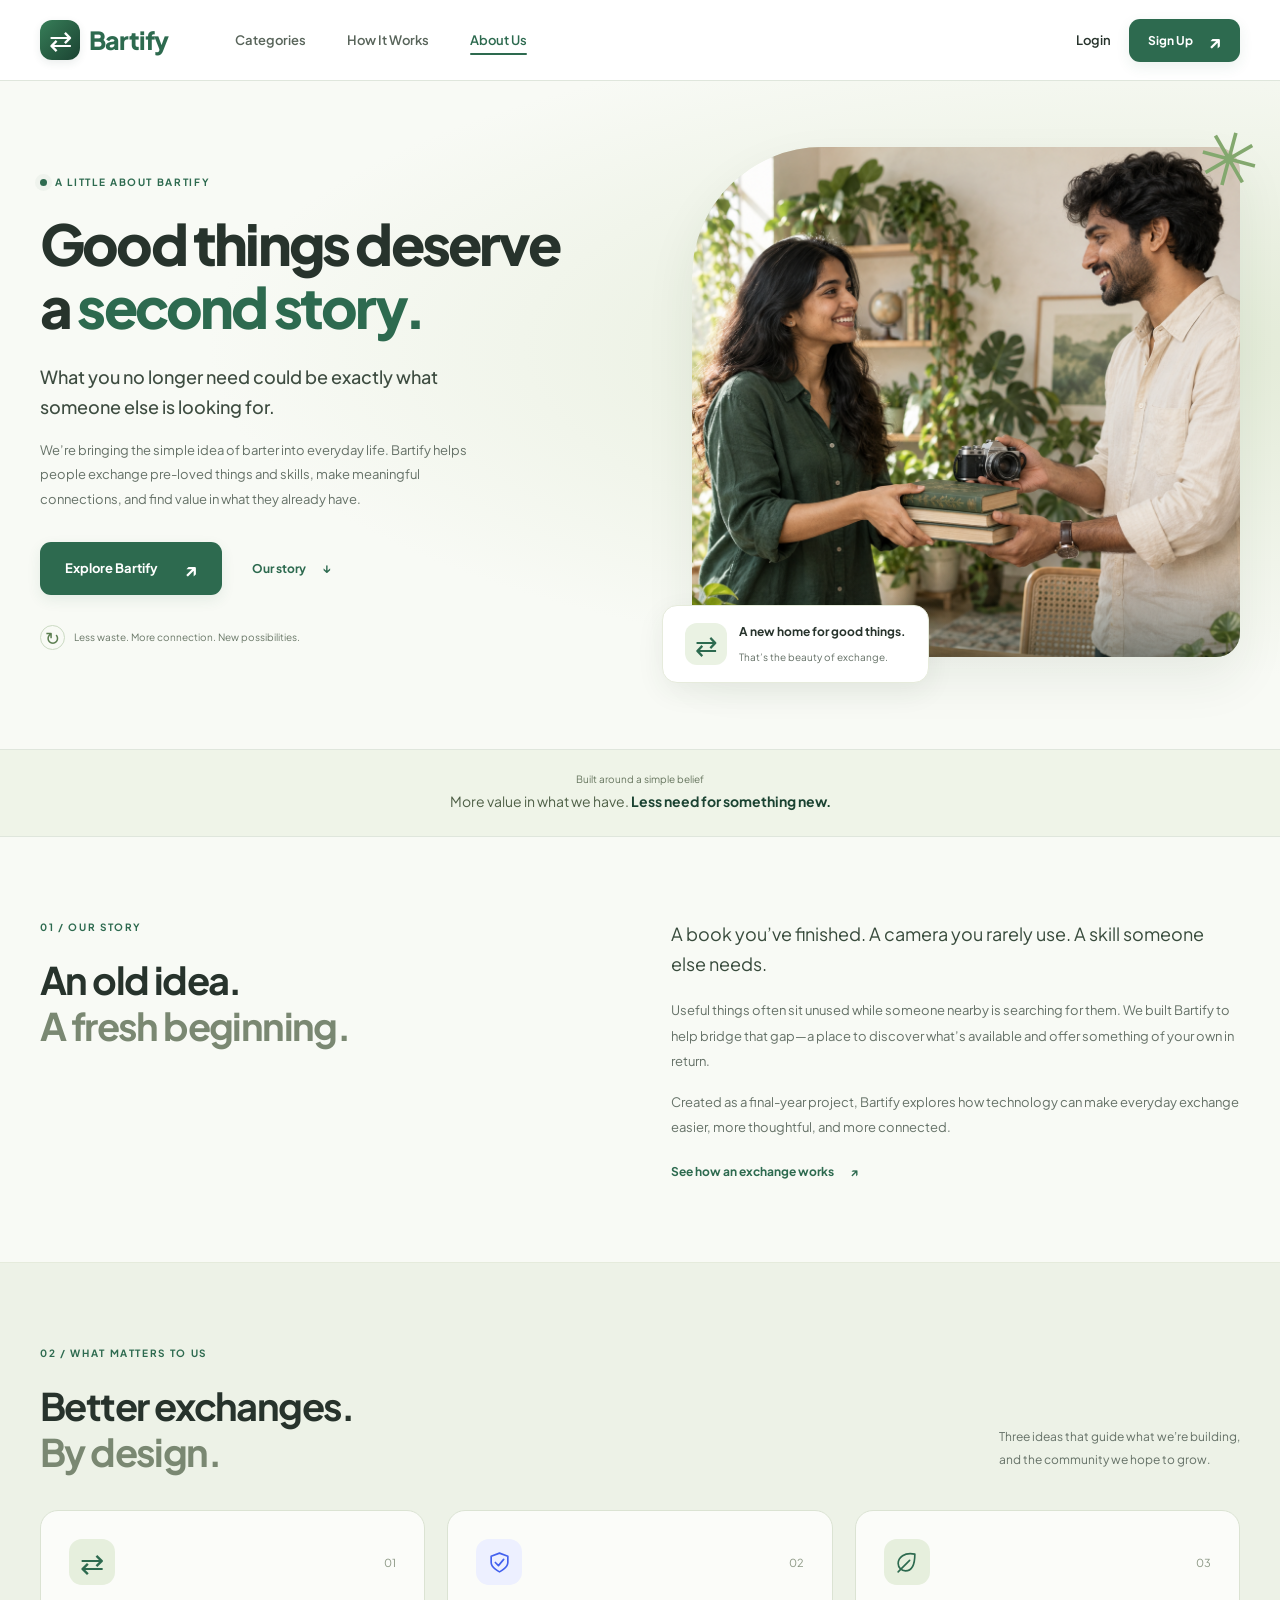
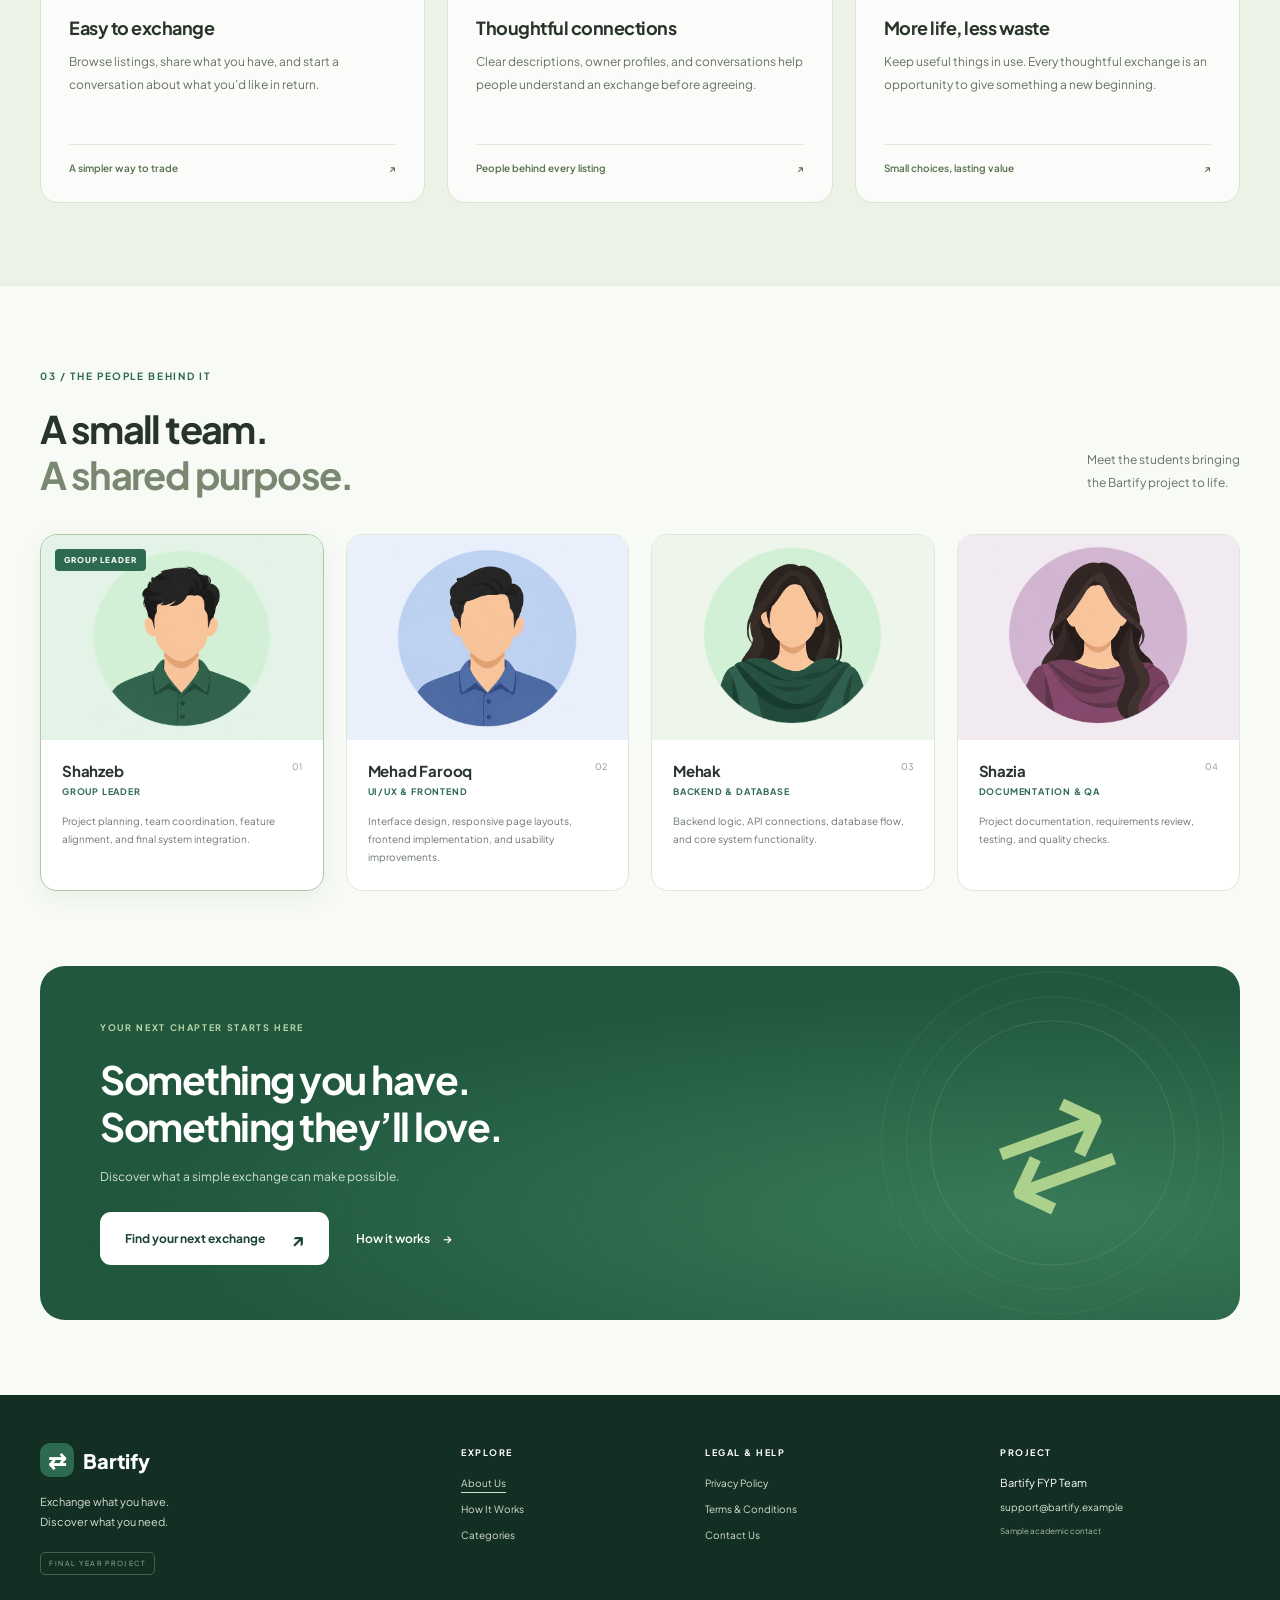
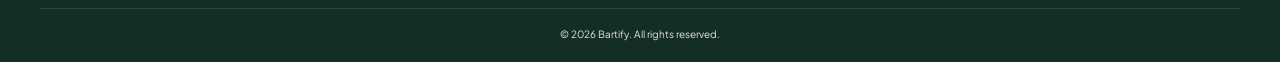
==== frontend/about-us.html @ 7a101df3 "Changes in frontend design" ====
<!DOCTYPE html>
<html lang="en">
<head>
  <meta charset="UTF-8">
<script src="config.js"></script>
  <meta name="viewport" content="width=device-width, initial-scale=1">
  <meta name="description" content="Meet Bartify: a student-built community marketplace for exchanging pre-loved things, sharing skills, and giving good things a second life.">
  <meta name="theme-color" content="#2D6A4F">
  <title>About Us — Bartify</title>
  <link rel="preconnect" href="https://fonts.googleapis.com">
  <link rel="preconnect" href="https://fonts.gstatic.com" crossorigin>
  <link href="https://fonts.googleapis.com/css2?family=Plus+Jakarta+Sans:wght@400;500;600;700;800&display=swap" rel="stylesheet">
  <link rel="stylesheet" href="theme.css">
<link rel="stylesheet" href="about-us.css">
  <script src="about-us.js" defer></script>
</head>
<body>
  <a class="skip-link" href="#main">Skip to content</a>
  <header class="site-header">
    <div class="container navbar">
      <a class="brand" href="index.html" aria-label="Bartify home"><span class="brand-icon" aria-hidden="true">⇄</span>Bartify</a>
      <nav class="nav-links" id="primaryNavigation" aria-label="Main navigation">
        <a href="index.html#categories">Categories</a>
        <a href="how-it-works.html">How It Works</a>
        <a href="about-us.html" aria-current="page">About Us</a>
      </nav>
      <div class="nav-actions">
        <div class="guest-actions" id="guestActions"><a class="login-link" href="login.html">Login</a><a class="button button-small" href="Signup.html">Sign Up <span aria-hidden="true">↗</span></a></div>
        <div class="member-actions" id="memberActions" hidden><a class="account-link" href="dashboard.html" id="accountLink"><span class="account-avatar" id="accountInitial" aria-hidden="true">U</span><span>Dashboard</span></a></div>
        <button class="menu-toggle" id="menuToggle" type="button" aria-label="Open navigation" aria-expanded="false" aria-controls="primaryNavigation"><span></span><span></span></button>
      </div>
    </div>
  </header>

  <main id="main">
    <section class="about-hero" aria-labelledby="heroTitle">
      <div class="container hero-layout">
        <div class="hero-copy">
          <p class="eyebrow"><span class="eyebrow-dot"></span> A LITTLE ABOUT BARTIFY</p>
          <h1 id="heroTitle">Good things deserve<br>a <span>second story.</span></h1>
          <p class="hero-intro">What you no longer need could be exactly what someone else is looking for.</p>
          <p class="hero-description">We’re bringing the simple idea of barter into everyday life. Bartify helps people exchange pre-loved things and skills, make meaningful connections, and find value in what they already have.</p>
          <div class="hero-actions"><a class="button" href="index.html">Explore Bartify <span aria-hidden="true">↗</span></a><a class="text-link" href="#our-story">Our story <span aria-hidden="true">↓</span></a></div>
          <div class="hero-footnote"><span class="little-orbit" aria-hidden="true">↻</span><span>Less waste. More connection. New possibilities.</span></div>
        </div>
        <div class="hero-visual">
          <div class="photo-frame"><img src="assets/about-exchange.png" width="1122" height="1402" alt="Two people sharing books and a camera in a sunlit, plant-filled room" fetchpriority="high"></div>
          <div class="exchange-note"><span class="exchange-icon" aria-hidden="true">⇄</span><div><strong>A new home for good things.</strong><span>That’s the beauty of exchange.</span></div></div>
          <span class="visual-star" aria-hidden="true">✳</span>
        </div>
      </div>
    </section>

    <div class="belief-strip"><div class="container belief-inner"><span>Built around a simple belief</span><p>More value in what we have. <strong>Less need for something new.</strong></p><span class="strip-arrow" aria-hidden="true">↗</span></div></div>

    <section class="section story-section" id="our-story" aria-labelledby="storyTitle">
      <div class="container story-layout">
        <div><p class="eyebrow">01 / OUR STORY</p><h2 id="storyTitle">An old idea.<br><span>A fresh beginning.</span></h2></div>
        <div class="story-copy"><p class="lead">A book you’ve finished. A camera you rarely use. A skill someone else needs.</p><p>Useful things often sit unused while someone nearby is searching for them. We built Bartify to help bridge that gap—a place to discover what’s available and offer something of your own in return.</p><p>Created as a final-year project, Bartify explores how technology can make everyday exchange easier, more thoughtful, and more connected.</p><a class="text-link" href="how-it-works.html">See how an exchange works <span aria-hidden="true">↗</span></a></div>
      </div>
    </section>

    <section class="section values-section" aria-labelledby="valuesTitle">
      <div class="container">
        <div class="section-heading"><div><p class="eyebrow">02 / WHAT MATTERS TO US</p><h2 id="valuesTitle">Better exchanges.<br><span>By design.</span></h2></div><p>Three ideas that guide what we’re building,<br>and the community we hope to grow.</p></div>
        <div class="values-grid">
          <article class="value-card"><div class="value-top"><span class="value-icon" aria-hidden="true">⇄</span><span class="card-number">01</span></div><h3>Easy to exchange</h3><p>Browse listings, share what you have, and start a conversation about what you’d like in return.</p><div class="value-tag">A simpler way to trade <span aria-hidden="true">↗</span></div></article>
          <article class="value-card"><div class="value-top"><span class="value-icon blue" aria-hidden="true"><svg viewBox="0 0 24 24" fill="none"><path d="M12 3 4 6v6c0 5 8 9 8 9s8-4 8-9V6l-8-3Z"/><path d="m8 12 3 3 5-6"/></svg></span><span class="card-number">02</span></div><h3>Thoughtful connections</h3><p>Clear descriptions, owner profiles, and conversations help people understand an exchange before agreeing.</p><div class="value-tag">People behind every listing <span aria-hidden="true">↗</span></div></article>
          <article class="value-card"><div class="value-top"><span class="value-icon" aria-hidden="true"><svg viewBox="0 0 24 24" fill="none"><path d="M20 4C10 2 4 7 4 13a7 7 0 0 0 7 7c7 0 9-8 9-16Z"/><path d="M4 21 15 10"/></svg></span><span class="card-number">03</span></div><h3>More life, less waste</h3><p>Keep useful things in use. Every thoughtful exchange is an opportunity to give something a new beginning.</p><div class="value-tag">Small choices, lasting value <span aria-hidden="true">↗</span></div></article>
        </div>
      </div>
    </section>

    <section class="section team-section" aria-labelledby="teamTitle">
      <div class="container">
        <div class="section-heading"><div><p class="eyebrow">03 / THE PEOPLE BEHIND IT</p><h2 id="teamTitle">A small team.<br><span>A shared purpose.</span></h2></div><p>Meet the students bringing<br>the Bartify project to life.</p></div>
        <div class="team-grid professional-team">
  <article class="team-card team-lead"><div class="team-portrait portrait-lead" role="img" aria-label="Professional portrait illustration of Shahzeb"><span class="lead-badge">GROUP LEADER</span></div><div class="team-info"><div class="member-heading"><div><h3>Shahzeb</h3><p>Group Leader</p></div><span>01</span></div><p class="member-work">Project planning, team coordination, feature alignment, and final system integration.</p></div></article>
  <article class="team-card"><div class="team-portrait portrait-frontend" role="img" aria-label="Professional portrait illustration of Mehad Farooq"></div><div class="team-info"><div class="member-heading"><div><h3>Mehad Farooq</h3><p>UI/UX &amp; Frontend</p></div><span>02</span></div><p class="member-work">Interface design, responsive page layouts, frontend implementation, and usability improvements.</p></div></article>
  <article class="team-card"><div class="team-portrait portrait-backend" role="img" aria-label="Professional portrait illustration of Mehak"></div><div class="team-info"><div class="member-heading"><div><h3>Mehak</h3><p>Backend &amp; Database</p></div><span>03</span></div><p class="member-work">Backend logic, API connections, database flow, and core system functionality.</p></div></article>
  <article class="team-card"><div class="team-portrait portrait-docs" role="img" aria-label="Professional portrait illustration of Shazia"></div><div class="team-info"><div class="member-heading"><div><h3>Shazia</h3><p>Documentation &amp; QA</p></div><span>04</span></div><p class="member-work">Project documentation, requirements review, testing, and quality checks.</p></div></article>
</div>
      </div>
    </section>

    <section class="cta-section" aria-labelledby="ctaTitle"><div class="container"><div class="cta-panel"><div class="cta-orbit" aria-hidden="true">⇄</div><div class="cta-copy"><p class="eyebrow">YOUR NEXT CHAPTER STARTS HERE</p><h2 id="ctaTitle">Something you have.<br>Something they’ll love.</h2><p>Discover what a simple exchange can make possible.</p><div class="cta-actions"><a class="button button-white" href="index.html">Find your next exchange <span aria-hidden="true">↗</span></a><a class="cta-link" href="how-it-works.html">How it works <span aria-hidden="true">→</span></a></div></div></div></div></section>
  </main>

  <footer class="home-footer professional-footer" id="contact"><div class="container footer-main"><div class="footer-identity"><a class="footer-brand" href="index.html"><span aria-hidden="true">⇄</span> Bartify</a><p>Exchange what you have.<br>Discover what you need.</p><span class="footer-project">FINAL YEAR PROJECT</span></div><div class="footer-column"><h2>Explore</h2><a href="about-us.html" aria-current="page">About Us</a><a href="how-it-works.html">How It Works</a><a href="index.html#categories">Categories</a></div><div class="footer-column"><h2>Legal &amp; Help</h2><a href="privacy-policy.html">Privacy Policy</a><a href="terms-conditions.html">Terms &amp; Conditions</a><a href="about-us.html#contact">Contact Us</a></div><div class="footer-column footer-contact"><h2>Project</h2><p>Bartify FYP Team</p><a href="mailto:support@bartify.example">support@bartify.example</a><small>Sample academic contact</small></div></div><div class="container footer-bottom"><span>© <span id="year">2026</span> Bartify. All rights reserved.</span></div></footer>
</body>
</html>
---- frontend/theme.css ----
/* Bartify's shared Eco-Exchange palette. Page styles own their layouts. */
:root {
  --eco-primary: #2D6A4F;
  --eco-primary-dark: #1B4332;
  --eco-tertiary: #D8F3DC;
  --eco-primary-soft: #EDF8EF;
  --eco-background: #F5F7F5;
  --eco-cream: #F8FAF5;
  --eco-surface: #EFF3F0;
  --eco-border: #DFE6E0;
  --eco-border-strong: #B8C9BC;
  --eco-neutral: #333333;
  --eco-muted: #626D65;
  --eco-faint: #6C786F;
  --eco-secondary: #4361EE;
  --eco-secondary-soft: #EEF1FF;
  --bs-primary: var(--eco-primary);
  --bs-primary-rgb: 45, 106, 79;
  --bs-secondary: var(--eco-secondary);
  --bs-secondary-rgb: 67, 97, 238;
  --bs-body-color: var(--eco-neutral);
  --bs-body-bg: var(--eco-background);
  --bs-link-color: var(--eco-primary);
  --bs-link-hover-color: var(--eco-primary-dark);
  --bs-border-color: var(--eco-border);
  --bs-body-font-family: 'Plus Jakarta Sans', Arial, sans-serif;
}
body { font-family: 'Plus Jakarta Sans', Arial, sans-serif; -webkit-font-smoothing: antialiased; }
button, input, select, textarea { font-family: inherit; }
[hidden] { display: none !important; }
::selection { background: var(--eco-tertiary); color: var(--eco-primary-dark); }
input[type="checkbox"], input[type="radio"], progress { accent-color: var(--eco-primary); }
:is(a, button, input, select, textarea):focus-visible { outline: 2px solid var(--eco-secondary); outline-offset: 3px; }
.form-control:focus, .form-select:focus { border-color: var(--eco-primary); box-shadow: 0 0 0 .2rem rgba(45,106,79,.12); }
.btn-primary {
  --bs-btn-bg: var(--eco-primary); --bs-btn-border-color: var(--eco-primary);
  --bs-btn-hover-bg: var(--eco-primary-dark); --bs-btn-hover-border-color: var(--eco-primary-dark);
  --bs-btn-active-bg: var(--eco-primary-dark); --bs-btn-active-border-color: var(--eco-primary-dark);
  --bs-btn-disabled-bg: var(--eco-primary); --bs-btn-disabled-border-color: var(--eco-primary);
  --bs-btn-focus-shadow-rgb: 45,106,79;
}
.theme-footer { background: var(--eco-primary-dark); color: #D8E8DB; padding: 24px 32px; }
.theme-footer-inner { max-width: 1200px; margin: auto; display: flex; align-items: center; flex-wrap: wrap; gap: 20px; }
.theme-footer-brand { color: white; font-size: 19px; font-weight: 800; text-decoration: none; }
.theme-footer-links { display: flex; gap: 22px; flex-wrap: wrap; margin-left: auto; }
.theme-footer a:not(.theme-footer-brand) { color: #D8E8DB; font-size: 12px; text-decoration: none; }
.theme-footer a:hover { color: white; text-decoration: underline; text-underline-offset: 4px; }
@media (max-width: 600px) {
  .theme-footer { padding: 24px 20px; }
  .theme-footer-links { margin-left: 0; gap: 16px; }
}
@media (prefers-reduced-motion: reduce) {
  *, *::before, *::after { scroll-behavior: auto !important; animation-duration: .01ms !important; animation-iteration-count: 1 !important; transition-duration: .01ms !important; }
}
---- frontend/about-us.css ----
:root{--green:var(--eco-primary);--deep:var(--eco-primary-dark);--mint:var(--eco-tertiary);--blue:var(--eco-secondary);--ink:#27332C;--muted:#657167;--line:#DFE6DC;--cream:#F8FAF5;--header-height:80px}
*,*::before,*::after{box-sizing:border-box}html{scroll-behavior:smooth;scroll-padding-top:calc(var(--header-height) + 24px)}body{margin:0;color:var(--ink);background:var(--cream);font-family:'Plus Jakarta Sans',Arial,sans-serif;-webkit-font-smoothing:antialiased}a{color:inherit}button,a{-webkit-tap-highlight-color:transparent}button{font:inherit}img{display:block;max-width:100%}[hidden]{display:none!important}::selection{background:var(--mint);color:var(--deep)}:focus-visible{outline:3px solid var(--blue);outline-offset:5px}h1,h2,h3,p{margin:0}.container{width:calc(100% - 80px);max-width:1200px;margin-inline:auto}.skip-link{position:fixed;top:-100px;left:20px;z-index:100;background:white;padding:12px 20px}.skip-link:focus{top:12px}
.site-header{position:sticky;top:0;z-index:20;background:rgba(255,255,255,.96);backdrop-filter:blur(16px);border-bottom:1px solid var(--line)}.navbar{min-height:80px;display:flex;align-items:center;justify-content:space-between;gap:24px}.brand{display:flex;align-items:center;gap:9px;text-decoration:none;color:var(--green);font-weight:800;font-size:25px;letter-spacing:-1px}.brand-icon{width:40px;height:40px;border-radius:12px;background:linear-gradient(135deg,#377E58,var(--deep));color:white;display:grid;place-items:center;font-size:28px;font-weight:500;box-shadow:0 3px 8px #1b433218}.nav-links{display:flex;gap:7px;margin-inline:auto}.nav-links a{font-size:13px;font-weight:600;text-decoration:none;padding:12px 17px;border-radius:30px;color:#58645A;transition:background .2s,color .2s}.nav-links a:hover{background:#F0F5EC;color:var(--green)}.nav-links a[aria-current=page]{background:#EAF2E5;color:var(--deep)}.nav-actions,.guest-actions,.member-actions{display:flex;align-items:center;gap:18px}.login-link{text-decoration:none;font-size:13px;font-weight:600}.login-link:hover{color:var(--green)}.button{display:inline-flex;align-items:center;justify-content:center;gap:26px;background:var(--green);border:1px solid transparent;color:#fff;padding:16px 24px;min-height:50px;text-decoration:none;font-size:13px;font-weight:700;border-radius:11px;box-shadow:0 5px 14px #2d6a4f18;transition:transform .2s,background .2s}.button:hover{background:var(--deep);transform:translateY(-2px)}.button span{font-size:19px;line-height:1}.button-small{padding:11px 18px;min-height:42px;gap:15px;font-size:12px}.menu-toggle{display:none;border:1px solid var(--line);background:white;border-radius:9px;width:40px;height:40px;padding:10px;cursor:pointer}.menu-toggle span{display:block;height:2px;background:var(--green);margin:5px 0;transition:transform .2s}.account-link{display:flex;align-items:center;gap:8px;font-size:12px;text-decoration:none;font-weight:700}.account-avatar{width:33px;height:33px;display:grid;place-items:center;border-radius:50%;background:var(--mint);color:var(--deep)}
.about-hero{overflow:hidden;background:radial-gradient(ellipse at 90% 40%,#E3EBD7 0,transparent 58%);padding:66px 0 72px}.hero-layout{display:grid;grid-template-columns:1.06fr 1fr;gap:72px;align-items:center}.eyebrow{display:flex;align-items:center;gap:8px;font-size:10px;font-weight:700;letter-spacing:1.65px;line-height:1.6;color:var(--green);margin-bottom:22px}.eyebrow-dot{width:7px;height:7px;border-radius:50%;background:var(--green);box-shadow:0 0 0 5px #2d6a4f0b}.hero-copy h1{font-size:clamp(40px,4.4vw,58px);line-height:1.12;letter-spacing:-2.8px;font-weight:800;margin-bottom:24px}.hero-copy h1 span{color:var(--green)}.hero-intro{font-size:18px;line-height:1.65;font-weight:500;max-width:435px;margin-bottom:16px;color:#3D4C40}.hero-description{font-size:13px;line-height:1.9;color:var(--muted);max-width:435px}.hero-actions{display:flex;align-items:center;gap:30px;margin-top:30px}.text-link{display:inline-flex;align-items:center;gap:16px;text-decoration:none;font-size:12px;font-weight:700;color:var(--green)}.text-link:hover{text-decoration:underline;text-underline-offset:5px}.hero-footnote{display:flex;align-items:center;gap:9px;font-size:10px;color:#6B7969;margin-top:30px}.little-orbit{display:grid;place-items:center;width:25px;height:25px;border:1px solid #CBDAC3;border-radius:50%;font-size:18px;color:#5A7D4F}.hero-visual{position:relative;padding-bottom:20px}.photo-frame{border-radius:130px 24px 24px 24px;overflow:hidden;position:relative;background:#DFE8D3;box-shadow:0 22px 50px #2a412514}.photo-frame>img{width:100%;height:510px;object-fit:cover;object-position:center 50%}.photo-label{position:absolute;bottom:22px;left:24px;right:24px;display:flex;align-items:center;gap:8px;color:#fff;font-size:8px;font-weight:700;letter-spacing:1.2px;text-shadow:0 1px 5px #000}.photo-frame::after{content:'';position:absolute;bottom:0;left:0;right:0;height:85px;background:linear-gradient(transparent,#17251b75);pointer-events:none}.photo-label{z-index:1}.live-dot{width:5px;height:5px;border-radius:50%;background:var(--eco-tertiary)}.exchange-note{position:absolute;bottom:-6px;left:-30px;display:flex;gap:12px;align-items:center;background:#fff;padding:17px 22px;border:1px solid #E6EBDC;border-radius:15px;box-shadow:0 9px 28px #29432612}.exchange-icon{width:42px;height:42px;border-radius:12px;background:#EAF2E3;color:var(--green);display:grid;place-items:center;font-size:27px}.exchange-note strong{display:block;font-size:12px;margin-bottom:5px}.exchange-note div>span{font-size:10px;color:var(--muted)}.visual-star{position:absolute;top:-28px;right:-21px;color:#83A86E;font-size:74px;line-height:1;transform:rotate(15deg)}
.belief-strip{border-block:1px solid var(--line);background:#EFF4E8}.belief-inner{display:flex;align-items:center;gap:30px;padding-block:23px}.belief-inner>span:first-child{font-size:10px;color:#66755E;flex-shrink:0}.belief-inner p{font-size:14px;color:#4F6047;line-height:1.65}.belief-inner strong{font-weight:700;color:var(--deep)}.strip-arrow{margin-left:auto;font-size:24px;color:var(--green)}.section{padding:82px 0}.story-layout{display:grid;grid-template-columns:1fr 1.05fr;gap:90px}.section h2{font-size:38px;line-height:1.2;letter-spacing:-1.6px;font-weight:700}.section h2 span{color:#7A8872}.story-copy p{font-size:13px;line-height:1.95;color:var(--muted);margin-bottom:15px}.story-copy .lead{font-size:18px;color:#374A3B;line-height:1.65;margin-bottom:20px}.story-copy .text-link{margin-top:9px}.values-section{background:#EDF2E7;border-block:1px solid #E5EBDC}.section-heading{display:flex;align-items:flex-end;justify-content:space-between;gap:30px;margin-bottom:36px}.section-heading>p{font-size:12px;line-height:1.9;color:var(--muted);padding-bottom:3px}.values-grid{display:grid;grid-template-columns:repeat(3,minmax(0,1fr));gap:22px}.value-card{background:#FBFCF9;border:1px solid #DBE3D3;padding:28px;border-radius:18px;transition:transform .2s,box-shadow .2s}.value-card:hover{transform:translateY(-4px);box-shadow:0 12px 25px #2843240a}.value-top{display:flex;align-items:center;justify-content:space-between;margin-bottom:31px}.value-icon{display:grid;place-items:center;width:46px;height:46px;background:#E6EFDD;border-radius:13px;color:var(--green);font-size:29px}.value-icon.blue{background:#EDF0FF;color:var(--blue)}.value-icon svg{width:25px;height:25px;stroke:currentColor;stroke-width:1.6;stroke-linecap:round;stroke-linejoin:round}.card-number{font-size:11px;color:#8B9784}.value-card h3{font-size:18px;letter-spacing:-.5px;margin-bottom:12px}.value-card p{font-size:12px;line-height:1.85;color:var(--muted);min-height:68px}.value-tag{margin-top:25px;padding-top:17px;border-top:1px solid #E1E8D9;display:flex;justify-content:space-between;gap:10px;font-size:10px;color:#587050;font-weight:600}.team-section{padding-bottom:75px}.team-grid{display:grid;grid-template-columns:repeat(4,minmax(0,1fr));gap:22px}.team-card{border:1px solid var(--line);border-radius:17px;background:#fff;overflow:hidden}.team-portrait{height:190px;position:relative;display:grid;place-items:center;background:#DCE7D2;overflow:hidden}.team-portrait::before,.team-portrait::after{content:'';position:absolute;width:170px;height:170px;border:1px solid #ffffff65;border-radius:50%;transform:translate(63px,-38px)}.team-portrait::after{width:230px;height:230px;transform:translate(-52px,90px)}.team-portrait>span:first-child{font-size:51px;font-weight:500;letter-spacing:-4px;color:#496445;z-index:1}.portrait-two{background:#E6EBD9}.portrait-three{background:#E3E9F0}.portrait-three>span:first-child{color:#657893}.portrait-four{background:#EAE5D7}.portrait-four>span:first-child{color:#8A7756}.lead-badge{position:absolute;left:15px;bottom:13px;z-index:2;font-size:7px;letter-spacing:1px;font-weight:700;color:#fff;background:var(--green);padding:6px 8px;border-radius:4px}.team-info{padding:22px}.team-info h3{font-size:15px;letter-spacing:-.2px;margin-bottom:6px}.team-info p{font-size:11px;color:var(--muted)}.team-line{display:block;width:27px;height:2px;background:#B5CCA7;margin-top:18px}.cta-section{padding:0 0 75px}.cta-panel{border-radius:25px;background:radial-gradient(ellipse at 85% 70%,#397B58 0,transparent 65%),#20573D;padding:55px 60px;position:relative;overflow:hidden;color:#fff}.cta-copy{position:relative;z-index:1}.cta-copy .eyebrow{color:#BAD5A7;font-size:9px}.cta-copy h2{font-size:39px;line-height:1.2;letter-spacing:-1.5px;margin-bottom:15px}.cta-copy>p:not(.eyebrow){color:#D0DFCC;font-size:12px;line-height:1.8}.cta-actions{display:flex;align-items:center;gap:27px;margin-top:25px}.button-white{background:#fff;color:var(--deep);font-size:12px}.button-white:hover{background:var(--mint)}.cta-link{color:#fff;font-size:12px;font-weight:600;text-decoration:none;display:flex;gap:13px}.cta-link:hover{text-decoration:underline}.cta-orbit{position:absolute;right:65px;top:50%;transform:translateY(-50%) rotate(-20deg);display:grid;place-items:center;width:245px;height:245px;border-radius:50%;border:1px solid #84AD7740;color:#ACD18D;font-size:145px;font-weight:400;line-height:1}.cta-orbit::before,.cta-orbit::after{content:'';position:absolute;inset:-25px;border:1px solid #84AD7720;border-radius:50%}.cta-orbit::after{inset:-50px}
.home-footer{background:#1B513A;color:#C7DCCF;padding:25px 0}.footer-inner{display:flex;flex-wrap:wrap;align-items:center;gap:24px;font-size:10px}.footer-brand{font-size:17px;font-weight:800;color:#fff;text-decoration:none}.footer-inner nav{display:flex;gap:23px;margin-left:auto}.footer-inner nav a{color:#DCE9DF;text-decoration:none}.footer-inner nav a:hover,.footer-inner nav a[aria-current]{text-decoration:underline;text-underline-offset:5px}
@media(min-width:1450px){.about-hero{padding-block:80px}.photo-frame>img{height:550px}}
@media(max-width:1050px){.hero-layout{gap:40px}.hero-copy h1{font-size:44px}.photo-frame>img{height:485px}.navbar{gap:15px}.nav-links a{padding:11px 12px}.container{width:calc(100% - 48px)}.story-layout{gap:50px}.team-grid{gap:16px}.values-grid{gap:16px}.value-card{padding:23px}.cta-orbit{right:30px;opacity:.65}.cta-copy{max-width:620px}.cta-panel{padding:45px}.team-info{padding:18px}.team-info h3{font-size:14px}}
@media(max-width:760px){:root{--header-height:72px}.navbar{min-height:72px}.container{width:calc(100% - 40px)}.brand{font-size:22px}.brand-icon{width:35px;height:35px}.nav-actions,.guest-actions{gap:13px}.button-small{padding:10px 13px;gap:10px;font-size:11px;min-height:39px}.menu-toggle{display:block}.nav-links{display:none;position:absolute;top:100%;left:0;right:0;background:#fff;border-bottom:1px solid var(--line);box-shadow:0 12px 20px #18321c0a;padding:14px 20px;flex-direction:column;gap:4px}.nav-links.is-open{display:flex}.nav-links a{padding:13px 15px;border-radius:9px}.menu-toggle[aria-expanded=true] span:first-child{transform:translateY(3.5px) rotate(45deg)}.menu-toggle[aria-expanded=true] span:last-child{transform:translateY(-3.5px) rotate(-45deg)}.about-hero{padding:40px 0 45px}.hero-layout{grid-template-columns:1fr;gap:36px}.hero-copy h1{font-size:clamp(36px,8vw,52px);letter-spacing:-1.8px}.hero-intro{max-width:550px;font-size:17px}.hero-description{max-width:550px}.hero-visual{max-width:520px;width:100%;margin-inline:auto;padding-bottom:18px}.photo-frame{border-radius:85px 20px 20px 20px}.photo-frame>img{height:460px;object-position:center 58%}.exchange-note{left:12px;bottom:0;padding:14px 17px}.visual-star{right:-9px;top:-15px;font-size:57px}.belief-inner{gap:10px;flex-wrap:wrap;padding-block:22px}.belief-inner>span:first-child{width:100%}.belief-inner p{flex:1;font-size:12px}.belief-inner strong{display:block}.section{padding:55px 0}.story-layout{grid-template-columns:1fr;gap:25px}.section h2{font-size:32px}.eyebrow{font-size:9px;margin-bottom:15px}.section-heading{align-items:flex-start;flex-direction:column;gap:18px;margin-bottom:26px}.section-heading>p br{display:none}.values-grid{grid-template-columns:1fr;gap:15px}.value-top{margin-bottom:22px}.value-card p{min-height:0;max-width:500px}.value-card{padding:25px}.value-tag{margin-top:20px}.team-grid{grid-template-columns:repeat(2,minmax(0,1fr));gap:15px}.team-portrait{height:170px}.cta-section{padding-bottom:45px}.cta-panel{padding:35px 27px}.cta-copy h2{font-size:31px}.cta-orbit{width:170px;height:170px;right:-75px;top:70px;font-size:90px;opacity:.18}.cta-copy .eyebrow{max-width:220px}.cta-actions{align-items:flex-start;flex-direction:column;gap:22px}.footer-inner{gap:17px}.footer-inner nav{margin-left:0;width:100%;flex-wrap:wrap}.footer-inner>span{width:100%;font-size:10px}}
@media(max-width:380px){.container{width:calc(100% - 32px)}.login-link{font-size:11px}.guest-actions{gap:9px}.button-small span{display:none}.nav-actions{gap:9px}.brand{font-size:20px;gap:7px}.brand-icon{width:31px;height:31px}.menu-toggle{width:35px;height:35px;padding:8px}.photo-frame>img{height:390px}.hero-actions{gap:22px}.hero-footnote{font-size:9px}.team-portrait{height:145px}.team-info{padding:15px}.team-info h3{font-size:12px}.team-info p{font-size:10px}.exchange-note strong{font-size:11px}.photo-label{font-size:7px;left:18px;right:18px}}
@media(prefers-reduced-motion:reduce){html{scroll-behavior:auto}*,*::before,*::after{transition:none!important}}
.photo-frame>img{object-position:center 20%}.exchange-note{z-index:2}

/* Consistent active navigation: text underline instead of a filled circle. */
.nav-links a{position:relative;border-radius:0!important;background:transparent!important}
.nav-links a[aria-current=page]{color:var(--green)!important;background:transparent!important}
.nav-links a[aria-current=page]::after{content:'';position:absolute;left:17px;right:17px;bottom:5px;height:2px;border-radius:2px;background:var(--green)}
.nav-links a:hover{background:transparent!important;color:var(--green)!important}
/* Professional multi-column footer. */
.professional-footer{background:#132F23;color:#BFD0C4;padding:0}
.footer-main{display:grid;grid-template-columns:1.45fr .75fr .95fr .95fr;gap:55px;padding-top:48px;padding-bottom:38px}
.professional-footer .footer-brand{display:inline-flex;align-items:center;gap:9px;color:#fff;font-size:20px;font-weight:800;text-decoration:none;margin-bottom:15px}
.professional-footer .footer-brand>span{display:grid;place-items:center;width:34px;height:34px;border-radius:10px;background:var(--eco-primary);font-size:22px}
.footer-identity p{font-size:11px;line-height:1.8;color:#AFC3B5;margin-bottom:17px}
.footer-project{font-size:7px;letter-spacing:1.5px;border:1px solid #41604E;padding:6px 8px;border-radius:5px;color:#9DB5A4}
.footer-column{display:flex;flex-direction:column;align-items:flex-start;gap:11px}
.footer-column h2{font-size:9px;letter-spacing:1.5px;text-transform:uppercase;color:#fff;margin:4px 0 7px}
.footer-column a{font-size:10px;color:#BFD0C4;text-decoration:none;line-height:1.5}
.footer-column a:hover,.footer-column a[aria-current=page]{color:#fff;text-decoration:underline;text-underline-offset:5px}
.footer-contact p{font-size:11px;color:#fff;margin:0}
.footer-contact small{font-size:8px;color:#82998A}
.footer-bottom{display:flex;align-items:center;justify-content:space-between;gap:20px;border-top:1px solid #355041;padding-top:19px;padding-bottom:22px;font-size:8px;color:#81998A}
@media(max-width:760px){.nav-links a[aria-current=page]::after{left:15px;right:auto;width:34px;bottom:7px}.footer-main{grid-template-columns:1fr 1fr;gap:30px 22px;padding-top:35px;padding-bottom:28px}.footer-identity{grid-column:1/-1}.footer-contact{grid-column:1/-1}.footer-bottom{align-items:flex-start;flex-direction:column;gap:7px}.professional-footer .footer-brand{font-size:18px}}

/* Illustrated team profiles with contribution space. */
.professional-team{align-items:stretch}.professional-team .team-card{display:flex;flex-direction:column;transition:transform .2s,box-shadow .2s,border-color .2s}.professional-team .team-card:hover{transform:translateY(-5px);border-color:#C2D4B8;box-shadow:0 15px 32px rgba(38,62,34,.09)}.professional-team .team-lead{border-color:#AFC9A1;box-shadow:0 8px 25px rgba(45,106,79,.07)}.professional-team .team-portrait{height:205px}.professional-team .team-portrait svg{position:relative;z-index:1;width:100%;height:100%;object-fit:contain}.professional-team .portrait-lead{background:linear-gradient(145deg,#D7E8CD,#EEF4E8)}.professional-team .portrait-backend{background:linear-gradient(145deg,#E5E9FA,#F3F5FD)}.professional-team .portrait-design{background:linear-gradient(145deg,#DDEBDD,#F2F6EC)}.professional-team .portrait-docs{background:linear-gradient(145deg,#E9E2F1,#F7F3F8)}.professional-team .lead-badge{top:14px;bottom:auto;left:14px}.professional-team .team-info{display:flex;flex:1;flex-direction:column;padding:21px}.member-heading{display:flex;align-items:flex-start;justify-content:space-between;gap:10px;margin-bottom:15px}.member-heading>span{font-size:9px;color:#8A9784}.member-heading h3{font-size:15px;margin-bottom:6px}.member-heading p{font-size:9px;text-transform:uppercase;letter-spacing:.8px;color:var(--green);font-weight:700}.member-work{font-size:10px!important;line-height:1.8!important;color:#6C786D!important;min-height:54px}.professional-team .team-line{margin-top:auto;padding-top:17px}@media(max-width:1050px){.professional-team{grid-template-columns:repeat(2,minmax(0,1fr))}.professional-team .team-portrait{height:230px}.member-work{min-height:0}}@media(max-width:520px){.professional-team{grid-template-columns:1fr}.professional-team .team-card{display:grid;grid-template-columns:120px 1fr}.professional-team .team-portrait{height:auto;min-height:190px}.professional-team .team-info{padding:18px}.member-heading{margin-bottom:10px}}

/* Final navigation, professional portraits, and high-contrast footer. */
@media(min-width:761px){.nav-links{margin-left:26px;margin-right:auto}}
.professional-team .team-portrait{background-size:contain;background-position:center;background-repeat:no-repeat}
.professional-team .team-portrait::before,.professional-team .team-portrait::after{display:none}
.professional-team .portrait-lead{background-color:#E4F3E7;background-image:url('assets/shahzeb-professional.png')}
.professional-team .portrait-frontend{background-color:#EAF0FB;background-image:url('assets/mehad-professional.png')}
.professional-team .portrait-backend{background-color:#EEF5EA;background-image:url('assets/mehak-professional.png')}
.professional-team .portrait-docs{background-color:#F2EAF1;background-image:url('assets/shazia-professional.png')}
.professional-team .team-info{padding-bottom:24px}
.professional-team .team-portrait .lead-badge{font-size:8px;line-height:1;letter-spacing:1px;color:#fff;font-weight:800;width:auto;height:auto;padding:7px 9px}
.professional-footer{background:#132F23;color:#D5DDD7}
.professional-footer .footer-identity p,.professional-footer .footer-column a{color:#D5DDD7}
.professional-footer .footer-column h2,.professional-footer .footer-contact p,.professional-footer .footer-brand{color:#fff}
.professional-footer .footer-contact small{color:#ABB8AF}
.professional-footer .footer-bottom{justify-content:center;text-align:center;color:#E1E7E3;border-color:#3B423D;font-size:10px}
@media(max-width:760px){.nav-links{margin:0}.professional-footer .footer-bottom{align-items:center}}
@media(max-width:520px){.professional-team .team-portrait{background-position:center}}

/* Keep the belief statement centered and easy to read. */
.belief-inner{justify-content:center;flex-direction:column;gap:5px;text-align:center}
.belief-inner>span:first-child,.belief-inner p{width:100%;text-align:center}
.belief-inner .strip-arrow{display:none}
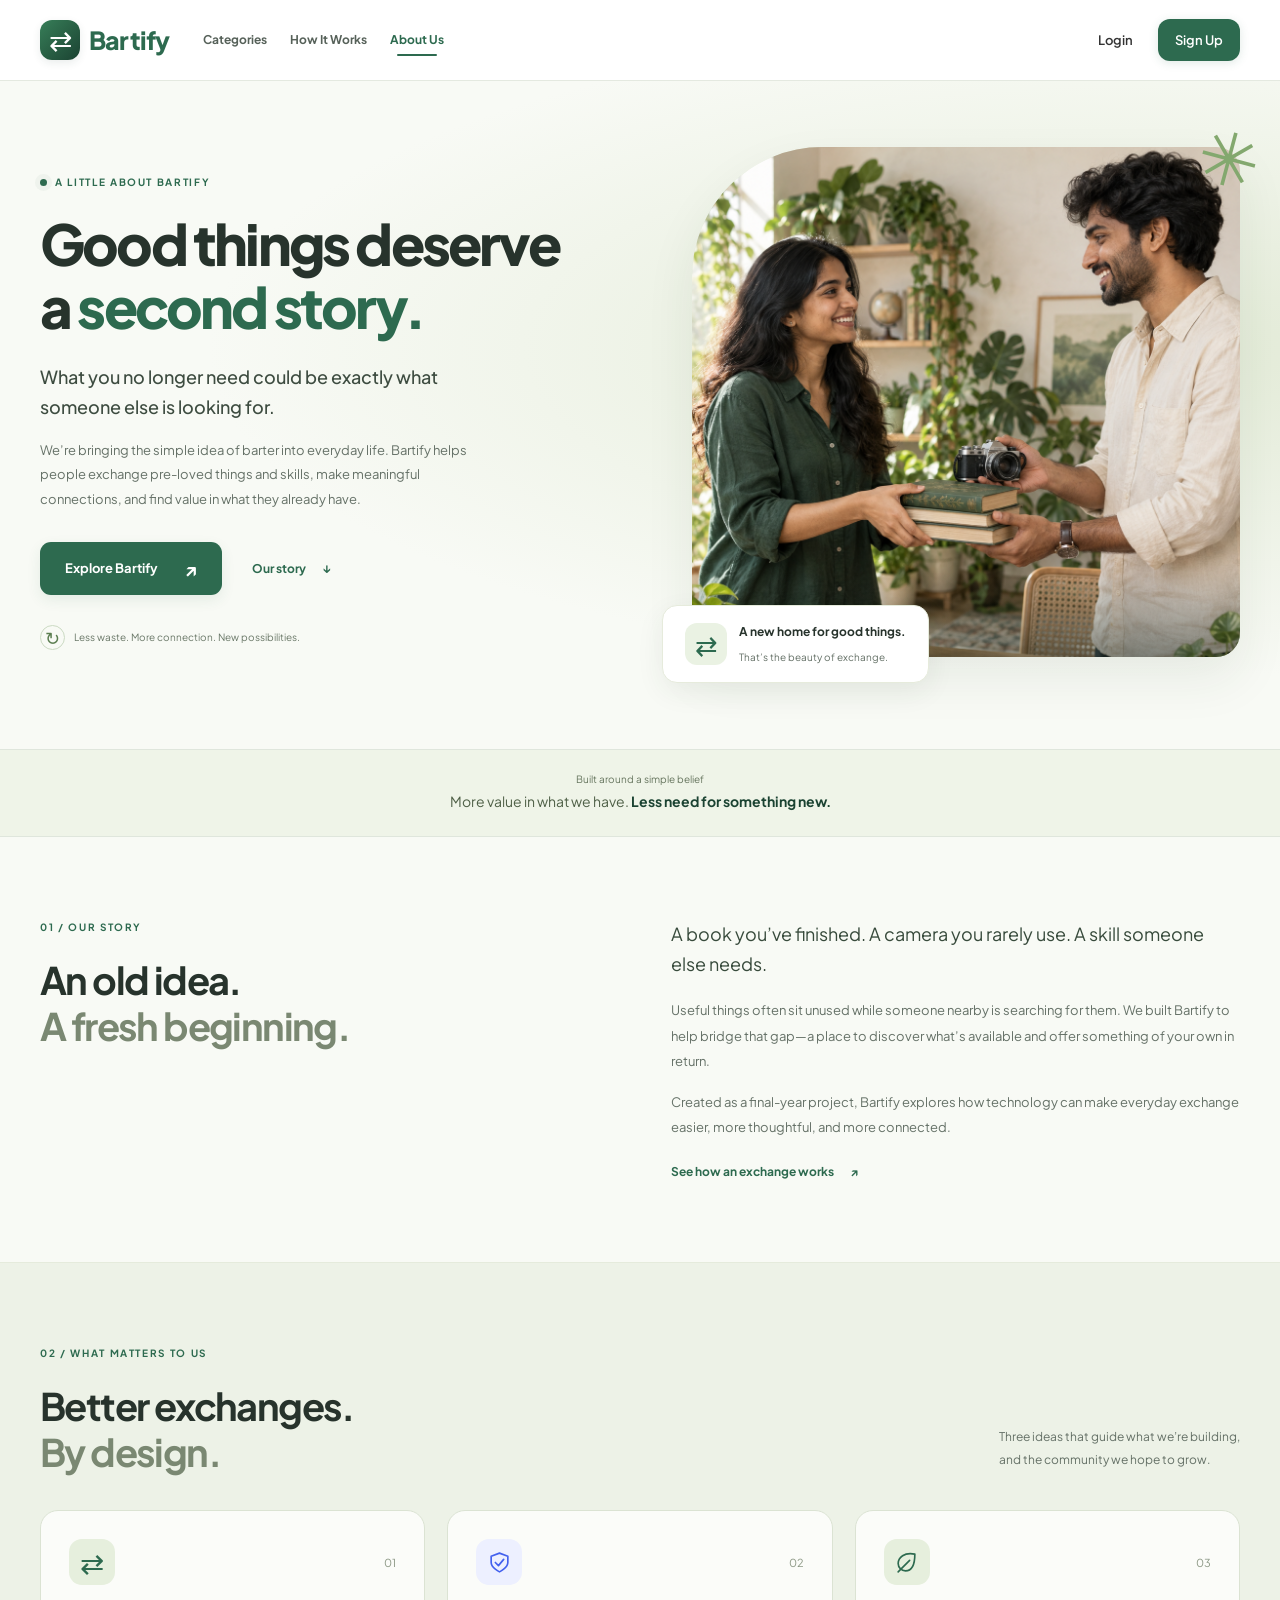
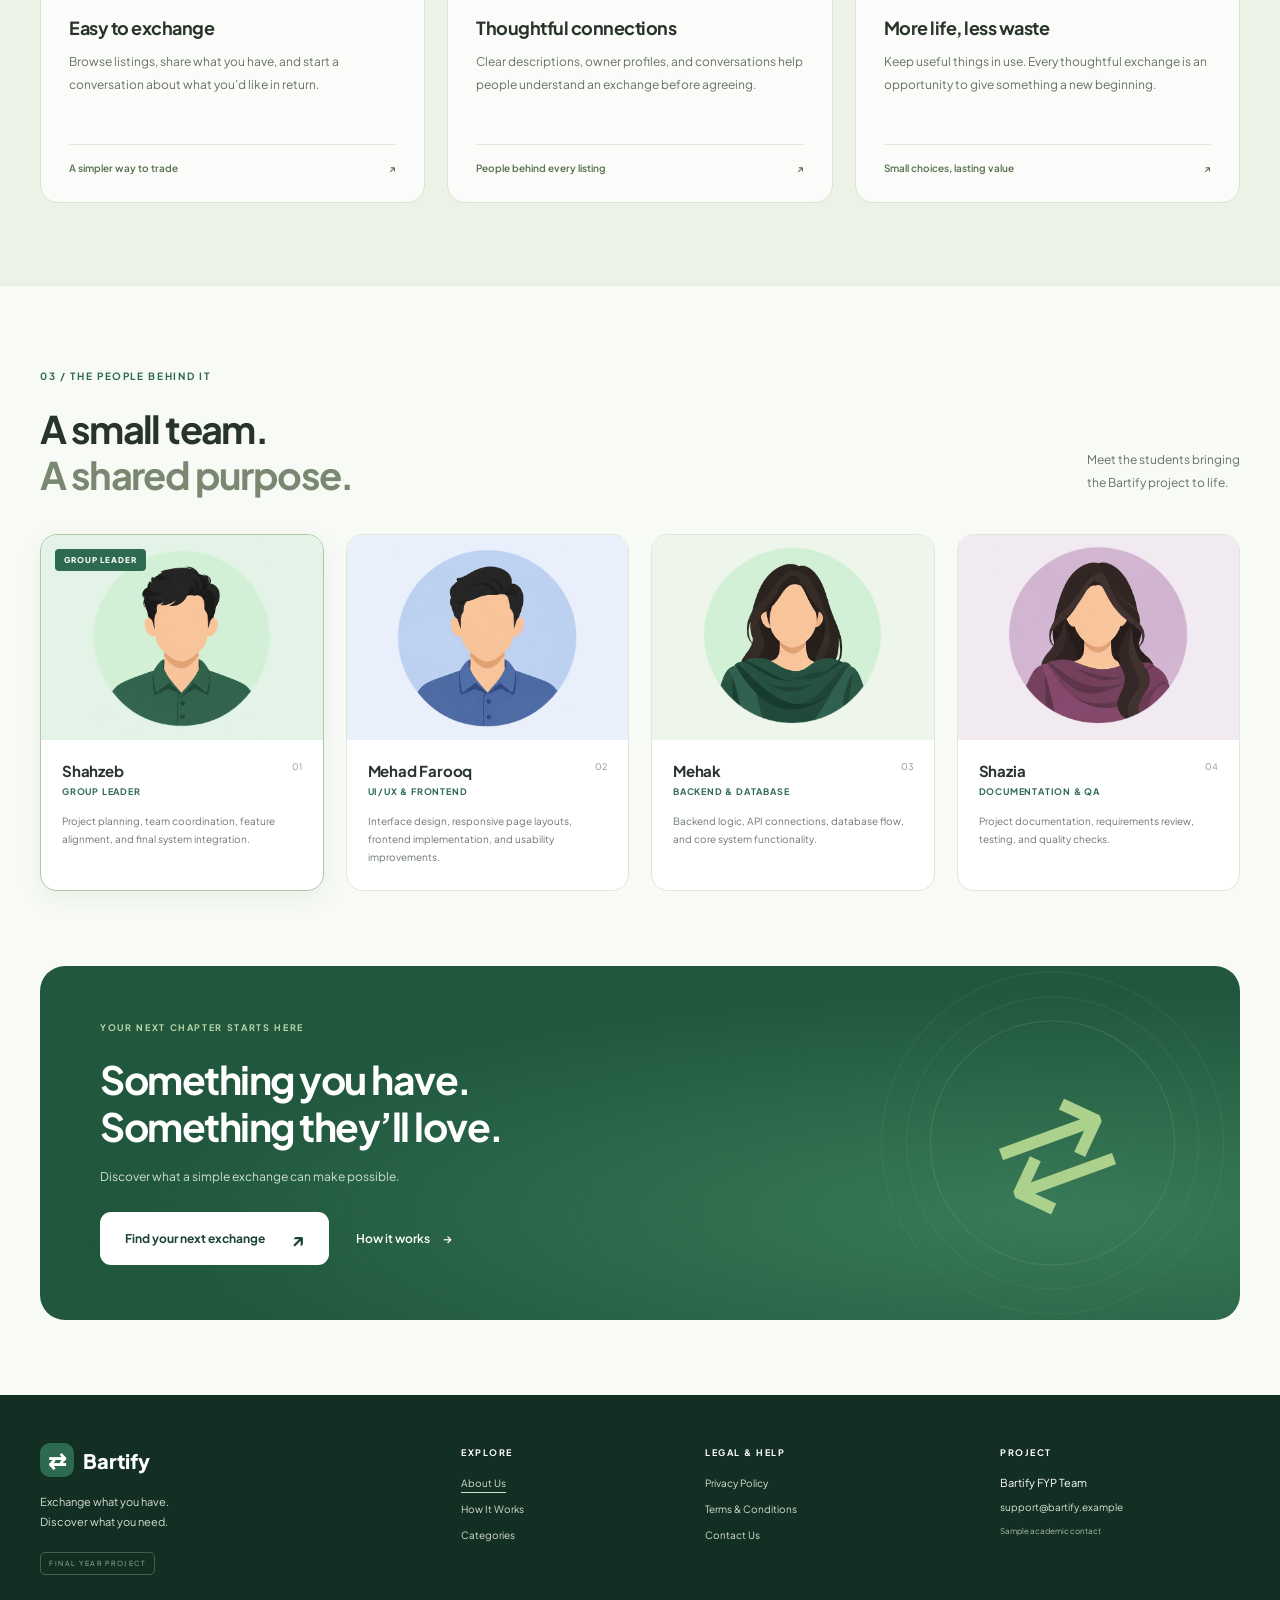
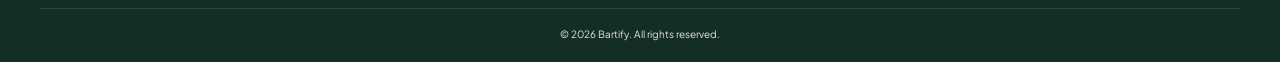
==== commit 96e34278: "adjusting frontend" ====
--- a/frontend/about-us.html
+++ b/frontend/about-us.html
@@ -13,10 +13,11 @@
   <link rel="stylesheet" href="theme.css">
 <link rel="stylesheet" href="about-us.css">
   <script src="about-us.js" defer></script>
+<link rel="stylesheet" href="public-navigation.css">
 </head>
 <body>
   <a class="skip-link" href="#main">Skip to content</a>
-  <header class="site-header">
+  <header class="site-header public-header">
     <div class="container navbar">
       <a class="brand" href="index.html" aria-label="Bartify home"><span class="brand-icon" aria-hidden="true">⇄</span>Bartify</a>
       <nav class="nav-links" id="primaryNavigation" aria-label="Main navigation">
@@ -25,8 +26,7 @@
         <a href="about-us.html" aria-current="page">About Us</a>
       </nav>
       <div class="nav-actions">
-        <div class="guest-actions" id="guestActions"><a class="login-link" href="login.html">Login</a><a class="button button-small" href="Signup.html">Sign Up <span aria-hidden="true">↗</span></a></div>
-        <div class="member-actions" id="memberActions" hidden><a class="account-link" href="dashboard.html" id="accountLink"><span class="account-avatar" id="accountInitial" aria-hidden="true">U</span><span>Dashboard</span></a></div>
+        <div class="guest-actions" id="guestActions"><a class="login-link" href="login.html">Login</a><a class="button button-small" href="Signup.html">Sign Up</a></div>
         <button class="menu-toggle" id="menuToggle" type="button" aria-label="Open navigation" aria-expanded="false" aria-controls="primaryNavigation"><span></span><span></span></button>
       </div>
     </div>
--- a/frontend/public-navigation.css
+++ b/frontend/public-navigation.css
@@ -0,0 +1,43 @@
+/* Shared dimensions for Home and the public information pages. */
+.public-header { background:rgba(255,255,255,.97); border-bottom:1px solid #E4E9E0; min-height:80px; height:auto; }
+.public-header > .container { width:calc(100% - 64px); max-width:1200px; padding:0; margin-inline:auto; min-height:80px; height:auto; display:flex; align-items:center; flex-wrap:nowrap; justify-content:flex-start; gap:24px; }
+.public-header :is(.navbar-brand,.brand) { display:flex; align-items:center; flex-shrink:0; gap:9px; margin:0; padding:0; color:var(--eco-primary); font-size:25px; line-height:1.2; font-weight:800; letter-spacing:-.8px; text-decoration:none; white-space:nowrap; }
+.public-header .brand-icon { width:40px; height:40px; flex-shrink:0; display:grid; place-items:center; border-radius:12px; font-size:28px; line-height:1; font-weight:500; background:linear-gradient(135deg,#377E58,var(--eco-primary-dark)); box-shadow:0 3px 8px #1b433218; }
+.public-header :is(.desktop-nav-links,.nav-links) { display:flex; align-items:center; flex-shrink:0; gap:3px; margin:0; }
+.public-header :is(.desktop-nav-links,.nav-links) a { display:inline-flex; align-items:center; padding:12px 10px; font-size:12px; line-height:18px; font-weight:700; letter-spacing:normal; white-space:nowrap; color:#566159; text-decoration:none; }
+.public-header :is(.nav-right,.nav-actions) { display:flex; align-items:center; flex-shrink:0; gap:12px; margin-left:auto; }
+.public-header :is(#navLoggedOut,.guest-actions) { display:flex; align-items:center; gap:8px; }
+.public-header :is(.btn-login,.login-link,.btn-signup,.button-small) { display:inline-flex; align-items:center; justify-content:center; flex-shrink:0; box-sizing:border-box; height:42px; min-height:42px; padding:0 16px; border:1px solid transparent; border-radius:12px; font-family:'Plus Jakarta Sans',Arial,sans-serif; font-size:13px; line-height:20px; font-weight:600; letter-spacing:normal; text-decoration:none; white-space:nowrap; transform:none; }
+.public-header :is(.btn-login,.login-link) { color:#333; background:transparent; box-shadow:none; }
+.public-header :is(.btn-signup,.button-small) { color:white; background:var(--eco-primary); box-shadow:0 2px 10px rgba(45,106,79,.15); }
+.public-header :is(.btn-login,.login-link):hover { background:var(--eco-background); color:var(--eco-primary); }
+.public-header :is(.btn-signup,.button-small):hover { background:var(--eco-primary-dark); opacity:1; transform:none; }
+.public-header .search-wrap { flex:1 1 240px; min-width:120px; max-width:400px; margin:0 0 0 auto; }
+.public-header .menu-toggle { display:none; flex-shrink:0; width:36px; height:36px; padding:8px; border:1px solid var(--eco-border); border-radius:9px; background:white; cursor:pointer; }
+.public-header .menu-toggle span { display:block; height:2px; margin:5px 0; background:var(--eco-primary); }
+@media(max-width:1050px) { .public-header > .container { gap:12px; } }
+@media(max-width:850px) {
+  .public-header, .public-header > .container { min-height:72px; }
+  .public-header > .container { width:calc(100% - 32px); }
+  .public-header :is(.navbar-brand,.brand) { font-size:22px; gap:8px; }
+  .public-header .brand-icon { width:34px; height:34px; }
+  .public-header :is(.nav-right,.nav-actions) { gap:8px; }
+  .public-header :is(.btn-login,.login-link,.btn-signup,.button-small) { padding-inline:12px; height:40px; min-height:40px; }
+  .public-header .search-wrap { display:none!important; }
+  .public-header .mobile-search-btn { display:none; }
+  .public-header .mobile-search-bar { display:flex!important; position:static; width:100%; padding:0 16px 12px; gap:8px; border:0; box-sizing:border-box; }
+  .public-header .mobile-search-bar input { min-width:0; }
+  .public-header .menu-toggle { display:block; }
+  .public-header :is(.desktop-nav-links,.nav-links) { display:none; position:absolute; top:100%; left:0; right:0; margin:0; padding:14px 16px; flex-direction:column; align-items:stretch; gap:4px; background:white; border-bottom:1px solid var(--eco-border); box-shadow:0 12px 20px #18321c0a; }
+  .public-header :is(.desktop-nav-links,.nav-links).is-open { display:flex; }
+  .public-header :is(.desktop-nav-links,.nav-links) a { padding:12px 10px; }
+  .public-header .menu-toggle[aria-expanded=true] span:first-child { transform:translateY(3.5px) rotate(45deg); }
+  .public-header .menu-toggle[aria-expanded=true] span:last-child { transform:translateY(-3.5px) rotate(-45deg); }
+}
+@media(max-width:380px) {
+  .public-header > .container { gap:6px; }
+  .public-header :is(.nav-right,.nav-actions) { gap:4px; }
+  .public-header :is(#navLoggedOut,.guest-actions) { gap:4px; }
+  .public-header :is(.btn-login,.login-link,.btn-signup,.button-small) { padding-inline:8px; }
+  .public-header .btn-list-item { padding-inline:8px; }
+}
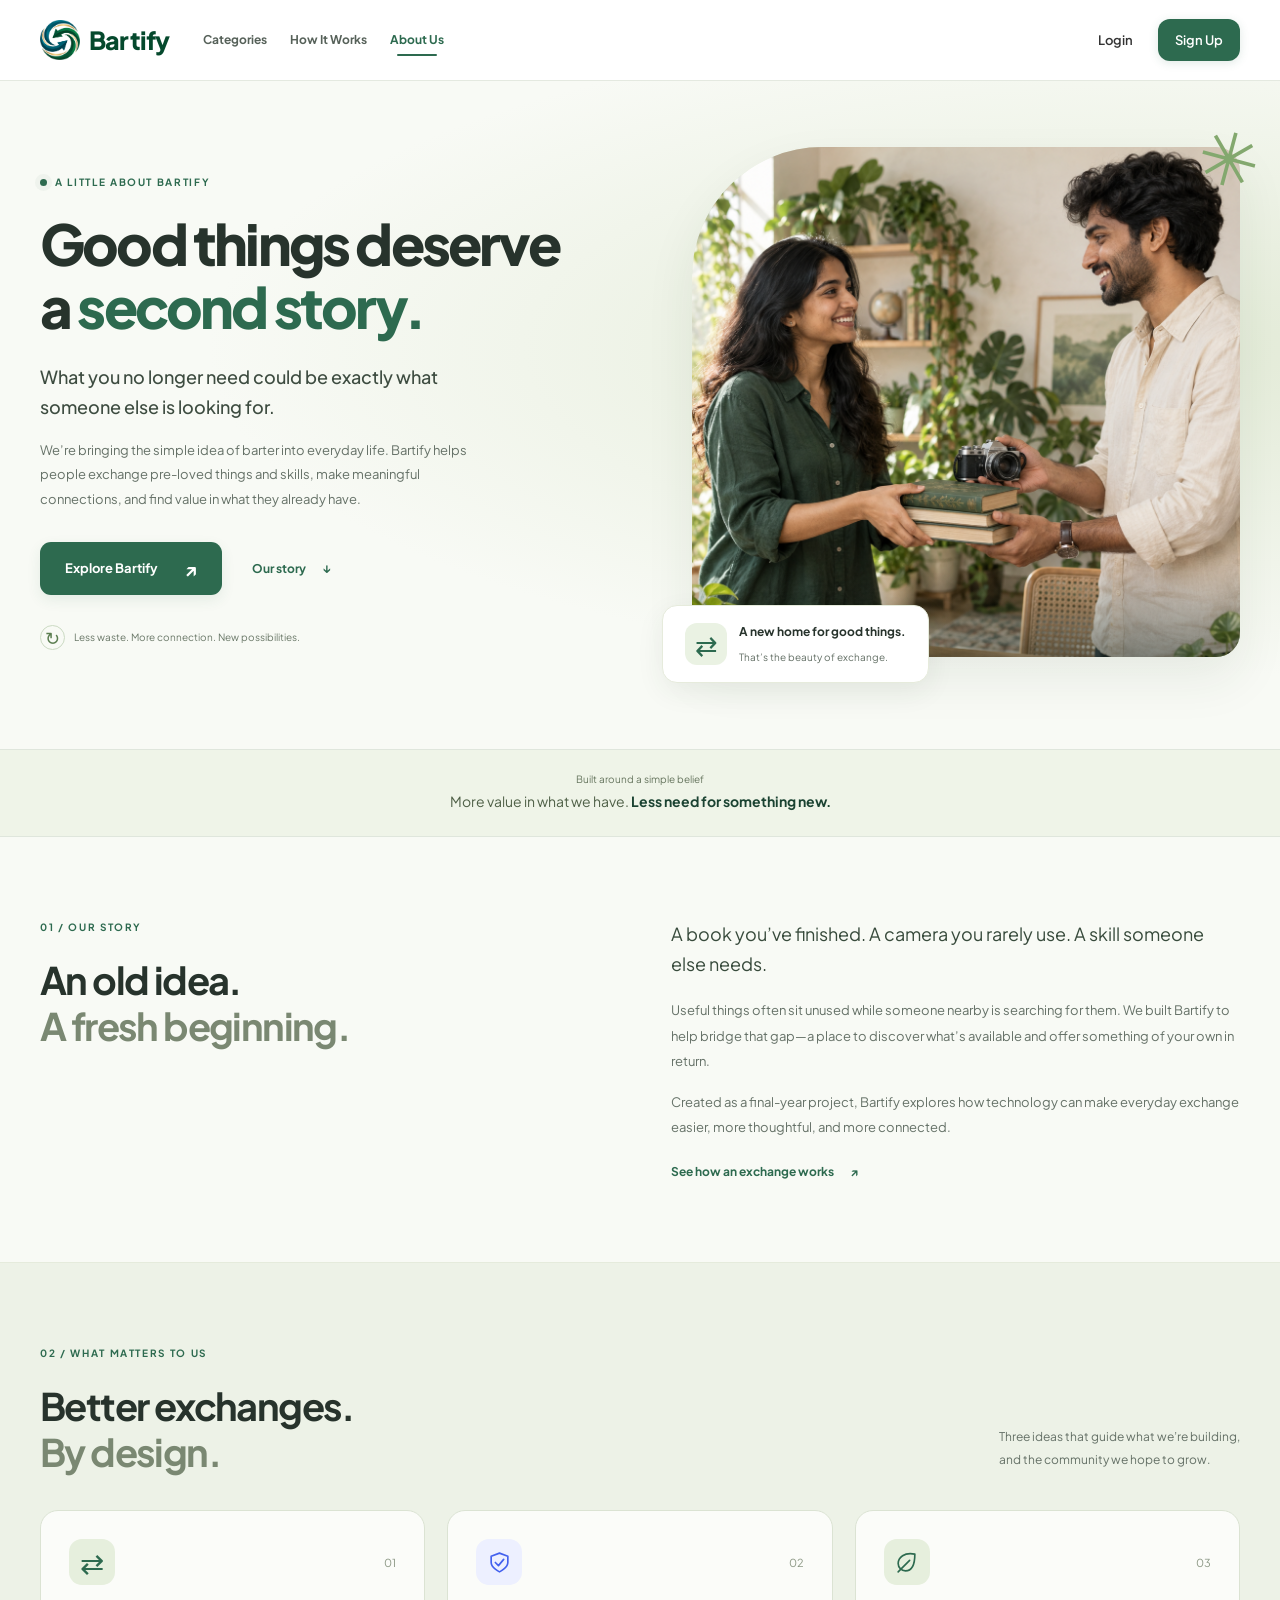
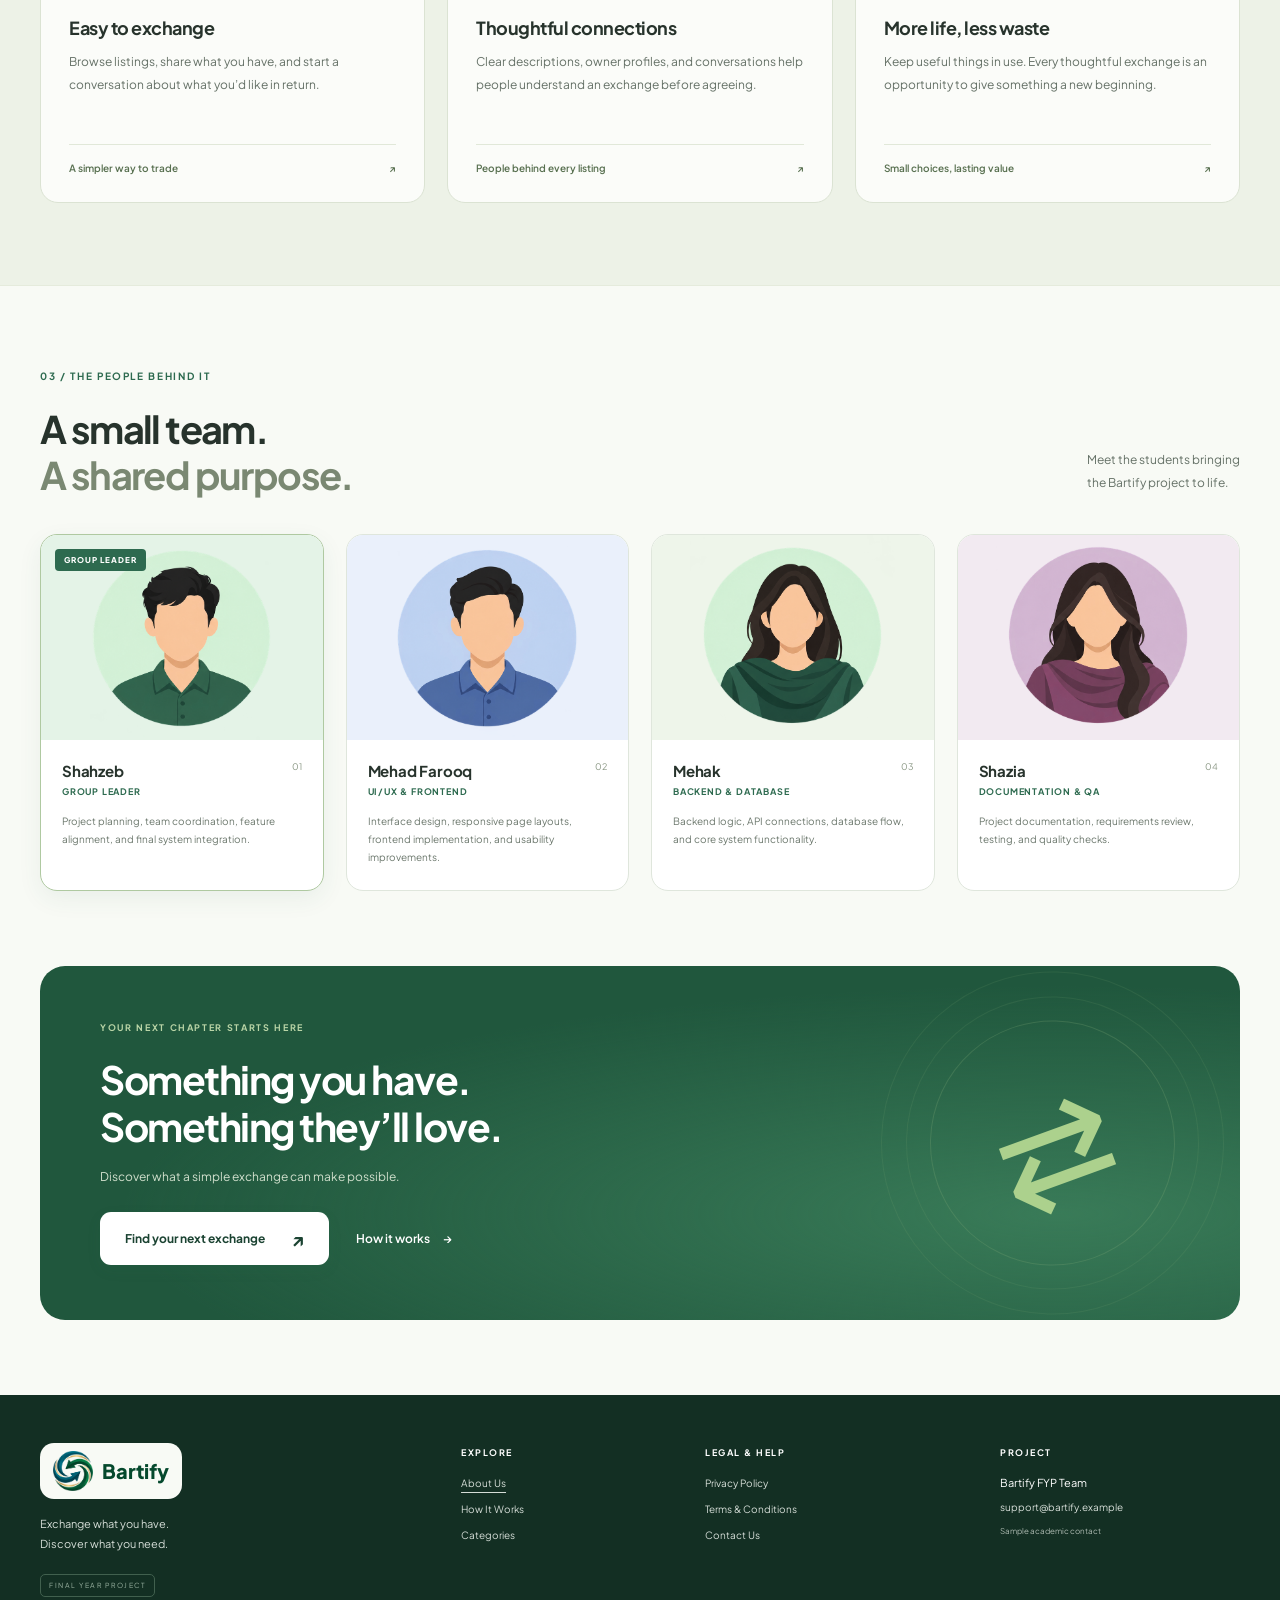
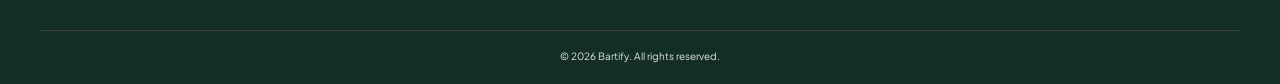
==== commit c97519fc: "adjusting frontend" ====
--- a/frontend/about-us.html
+++ b/frontend/about-us.html
@@ -14,12 +14,15 @@
 <link rel="stylesheet" href="about-us.css">
   <script src="about-us.js" defer></script>
 <link rel="stylesheet" href="public-navigation.css">
+<link rel="icon" type="image/png" href="assets/bartify-logo.png">
+<link rel="apple-touch-icon" href="assets/bartify-logo.png">
+<link rel="stylesheet" href="branding.css">
 </head>
 <body>
   <a class="skip-link" href="#main">Skip to content</a>
   <header class="site-header public-header">
     <div class="container navbar">
-      <a class="brand" href="index.html" aria-label="Bartify home"><span class="brand-icon" aria-hidden="true">⇄</span>Bartify</a>
+      <a class="brand" href="index.html" aria-label="Bartify home"><span class="brand-icon bartify-logo-slot" aria-hidden="true"><img class="bartify-logo" src="assets/bartify-logo.png" width="40" height="40" alt="" decoding="async"></span><span class="bartify-wordmark">Bartify</span></a>
       <nav class="nav-links" id="primaryNavigation" aria-label="Main navigation">
         <a href="index.html#categories">Categories</a>
         <a href="how-it-works.html">How It Works</a>
@@ -86,6 +89,6 @@
     <section class="cta-section" aria-labelledby="ctaTitle"><div class="container"><div class="cta-panel"><div class="cta-orbit" aria-hidden="true">⇄</div><div class="cta-copy"><p class="eyebrow">YOUR NEXT CHAPTER STARTS HERE</p><h2 id="ctaTitle">Something you have.<br>Something they’ll love.</h2><p>Discover what a simple exchange can make possible.</p><div class="cta-actions"><a class="button button-white" href="index.html">Find your next exchange <span aria-hidden="true">↗</span></a><a class="cta-link" href="how-it-works.html">How it works <span aria-hidden="true">→</span></a></div></div></div></div></section>
   </main>
 
-  <footer class="home-footer professional-footer" id="contact"><div class="container footer-main"><div class="footer-identity"><a class="footer-brand" href="index.html"><span aria-hidden="true">⇄</span> Bartify</a><p>Exchange what you have.<br>Discover what you need.</p><span class="footer-project">FINAL YEAR PROJECT</span></div><div class="footer-column"><h2>Explore</h2><a href="about-us.html" aria-current="page">About Us</a><a href="how-it-works.html">How It Works</a><a href="index.html#categories">Categories</a></div><div class="footer-column"><h2>Legal &amp; Help</h2><a href="privacy-policy.html">Privacy Policy</a><a href="terms-conditions.html">Terms &amp; Conditions</a><a href="about-us.html#contact">Contact Us</a></div><div class="footer-column footer-contact"><h2>Project</h2><p>Bartify FYP Team</p><a href="mailto:support@bartify.example">support@bartify.example</a><small>Sample academic contact</small></div></div><div class="container footer-bottom"><span>© <span id="year">2026</span> Bartify. All rights reserved.</span></div></footer>
+  <footer class="home-footer professional-footer" id="contact"><div class="container footer-main"><div class="footer-identity"><a class="footer-brand" href="index.html"><span class="bartify-logo-slot" aria-hidden="true"><img class="bartify-logo" src="assets/bartify-logo.png" width="40" height="40" alt="" decoding="async"></span><span class="bartify-wordmark">Bartify</span></a><p>Exchange what you have.<br>Discover what you need.</p><span class="footer-project">FINAL YEAR PROJECT</span></div><div class="footer-column"><h2>Explore</h2><a href="about-us.html" aria-current="page">About Us</a><a href="how-it-works.html">How It Works</a><a href="index.html#categories">Categories</a></div><div class="footer-column"><h2>Legal &amp; Help</h2><a href="privacy-policy.html">Privacy Policy</a><a href="terms-conditions.html">Terms &amp; Conditions</a><a href="about-us.html#contact">Contact Us</a></div><div class="footer-column footer-contact"><h2>Project</h2><p>Bartify FYP Team</p><a href="mailto:support@bartify.example">support@bartify.example</a><small>Sample academic contact</small></div></div><div class="container footer-bottom"><span>© <span id="year">2026</span> Bartify. All rights reserved.</span></div></footer>
 </body>
 </html>
--- a/frontend/branding.css
+++ b/frontend/branding.css
@@ -0,0 +1,36 @@
+/* Wordmark green sampled from the supplied Bartify logo. */
+:root { --bartify-logo-green: #05492D; }
+body .bartify-wordmark.bartify-wordmark {
+  display:inline; width:auto; height:auto; padding:0; margin:0;
+  border:0; border-radius:0; background:none; box-shadow:none;
+  color:var(--bartify-logo-green); font:inherit; letter-spacing:inherit;
+}
+body .bartify-logo-slot.bartify-logo-slot,
+.public-header .bartify-logo-slot {
+  display:inline-flex; align-items:center; justify-content:center;
+  flex:0 0 auto; width:40px; height:40px; padding:0; margin:0;
+  background:transparent; border:0; border-radius:0; box-shadow:none;
+}
+body img.bartify-logo {
+  display:block; width:100%; height:100%; max-width:100%;
+  object-fit:contain; border:0; border-radius:0; box-shadow:none;
+}
+body :is(.footer-brand,.theme-footer-brand) {
+  display:inline-flex; align-items:center; gap:10px; width:fit-content;
+  padding:8px 13px; background:#F8FAF5; border-radius:14px;
+  color:var(--bartify-logo-green); font-size:20px; line-height:1.2;
+  font-weight:800; text-decoration:none;
+}
+body :is(.footer-brand,.theme-footer-brand):hover {
+  color:var(--bartify-logo-green); background:white; text-decoration:none;
+}
+body .workspace-links { align-items:center; }
+body .workspace-brand {
+  display:inline-flex; align-items:center; gap:8px; margin-right:auto;
+  color:var(--bartify-logo-green); font-size:18px; font-weight:800;
+  text-decoration:none; line-height:1.2;
+}
+body .workspace-brand .bartify-logo-slot { width:32px; height:32px; }
+@media(max-width:850px) {
+  body .public-header .bartify-logo-slot { width:34px; height:34px; }
+}
